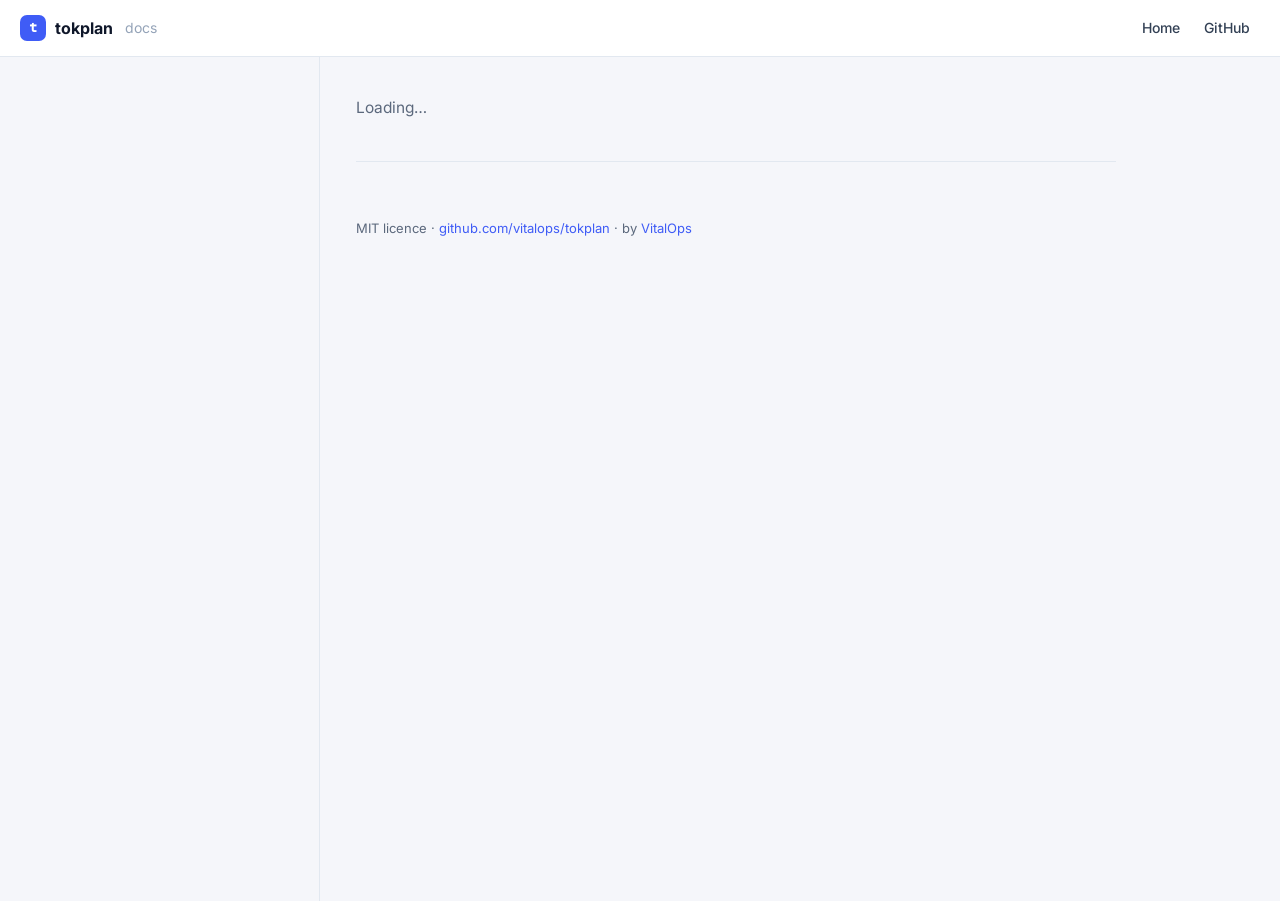
==== docs/docs/index.html @ 7d8a5d5f "README: the real transcript, and the vitalops.ai/tokplan URLs" ====
<!DOCTYPE html>
<html lang="en" style="color-scheme:light">
<head>
<meta charset="UTF-8">
<meta name="viewport" content="width=device-width, initial-scale=1.0">
<meta name="color-scheme" content="light">
<title>tokplan docs</title>
<meta name="description" content="Documentation for tokplan: the command line, the Python API, the model and GPU catalogues, and the physics behind the estimates.">
<link rel="canonical" href="https://vitalops.github.io/tokplan/docs/">
<meta name="theme-color" content="#f5f6fa">
<link rel="icon" type="image/svg+xml" href="data:image/svg+xml,%3Csvg xmlns='http://www.w3.org/2000/svg' viewBox='0 0 32 32'%3E%3Crect width='32' height='32' rx='7' fill='%233f5cf6'/%3E%3Cpath d='M8 11h16M16 11v12' stroke='%23fff' stroke-width='3.2' stroke-linecap='round'/%3E%3C/svg%3E">
<link rel="alternate" type="text/plain" href="../llms.txt" title="Raw docs for agents">
<link rel="preconnect" href="https://fonts.googleapis.com">
<link rel="preconnect" href="https://fonts.gstatic.com" crossorigin>
<link href="https://fonts.googleapis.com/css2?family=Inter:wght@400;500;600;700;800&family=DM+Mono:wght@400;500&display=swap" rel="stylesheet">
<link rel="stylesheet" href="docs.css">
</head>
<body>
<header class="top"><div class="top-in">
  <button class="menu" id="menu" type="button" aria-label="Contents" aria-expanded="false"><svg viewBox="0 0 24 24" fill="none" stroke="currentColor" stroke-width="2" stroke-linecap="round"><path d="M4 7h16M4 12h16M4 17h16"/></svg></button>
  <a class="logo" href="../"><i>t</i>tokplan</a><span class="crumb">docs</span>
  <nav class="links"><a href="../">Home</a><a href="https://github.com/vitalops/tokplan">GitHub</a></nav>
</div></header>
<div class="shell">
  <aside class="side" id="side" aria-label="Contents"></aside>
  <main class="page" id="main" tabindex="-1">
    <article class="doc" id="doc"><p class="loading">Loading…</p></article>
    <nav class="pager" id="pager" aria-label="Previous and next"></nav>
    <footer class="docfoot">MIT licence · <a href="https://github.com/vitalops/tokplan">github.com/vitalops/tokplan</a> · by <a href="https://vitalops.ai">VitalOps</a></footer>
  </main>
</div>
<script src="docs.js"></script>
</body>
</html>
---- docs/docs/docs.css ----
:root{--bg:#f5f6fa;--white:#fff;--ink:#0f172a;--ink2:#334155;--ink3:#5b687c;--ink4:#94a3b8;--line:#e2e8f0;--line2:#eef2f7;--brand:#3f5cf6;--brand2:#637fff;--brandD:#2737bd;--brand50:#eff4ff;--brand100:#dbe5ff;--brand200:#bdcdff;--ok:#059669;--warn:#b45309;--bad:#be123c;--font:Inter,system-ui,-apple-system,"Segoe UI",sans-serif;--mono:'DM Mono',ui-monospace,monospace}
*{box-sizing:border-box;margin:0;padding:0}
html{scroll-behavior:smooth}
body{background:var(--bg);color:var(--ink2);font-family:var(--font);font-size:15.5px;line-height:1.65;-webkit-font-smoothing:antialiased;overflow-x:hidden}
a{color:var(--brand);text-decoration:none}a:hover{text-decoration:underline}
.top{position:sticky;top:0;z-index:40;background:rgba(255,255,255,.92);backdrop-filter:blur(10px);border-bottom:1px solid var(--line)}
.top-in{display:flex;align-items:center;gap:12px;height:56px;padding:0 20px}
.logo{display:flex;align-items:center;gap:9px;font-weight:700;color:var(--ink);font-size:16px}
.logo i{width:26px;height:26px;border-radius:7px;background:var(--brand);display:inline-grid;place-items:center;color:#fff;font-style:normal;font-family:var(--mono);font-size:14px;font-weight:700}
.crumb{color:var(--ink4);font-size:14px}
.links{margin-left:auto;display:flex;gap:4px}
.links a{padding:7px 10px;border-radius:7px;font-size:14px;font-weight:500;color:var(--ink2)}
.links a:hover{background:var(--bg);color:var(--ink);text-decoration:none}
.menu{display:none;width:36px;height:36px;border:1px solid var(--line);border-radius:8px;background:var(--white);color:var(--ink);cursor:pointer;padding:7px}
.menu svg{width:20px;height:20px}
.shell{display:grid;grid-template-columns:250px minmax(0,1fr);max-width:1180px;margin:0 auto;padding:0 20px}
.side{position:sticky;top:56px;align-self:start;height:calc(100vh - 56px);overflow-y:auto;padding:24px 20px 24px 0;border-right:1px solid var(--line);font-size:14px}
.side h4{font-size:11.5px;font-weight:600;letter-spacing:.08em;text-transform:uppercase;color:var(--ink3);margin:18px 0 6px}
.side h4:first-child{margin-top:0}
.side a{display:block;padding:6px 10px;border-radius:7px;color:var(--ink2)}
.side a:hover{background:var(--white);color:var(--ink);text-decoration:none}
.side a.on{background:var(--brand50);color:var(--brandD);font-weight:600}
.page{padding:28px 0 40px 36px;min-width:0}
.doc{max-width:760px}
.doc h1{font-size:34px;font-weight:800;letter-spacing:-.03em;line-height:1.15;color:var(--ink);margin-bottom:14px}
.doc h2{font-size:22px;font-weight:700;letter-spacing:-.02em;color:var(--ink);margin:36px 0 10px;padding-top:14px;border-top:1px solid var(--line)}
.doc h3{font-size:17px;font-weight:700;color:var(--ink);margin:24px 0 8px}
.doc p{margin:10px 0}
.doc ul,.doc ol{margin:10px 0 10px 22px}
.doc li{margin:4px 0}
.doc code{font-family:var(--mono);font-size:.9em;color:var(--ink);background:var(--white);border:1px solid var(--line);border-radius:5px;padding:1px 5px}
.doc pre{font-family:var(--mono);font-size:12.8px;line-height:1.55;color:var(--ink);background:var(--white);border:1px solid var(--line);border-radius:10px;padding:13px 15px;overflow-x:auto;margin:12px 0;white-space:pre}
.doc pre code{border:0;padding:0;background:none;font-size:inherit}
.doc table{border-collapse:collapse;width:100%;margin:12px 0;font-size:13.5px;display:block;overflow-x:auto}
.doc th,.doc td{text-align:left;padding:7px 10px;border-bottom:1px solid var(--line);vertical-align:top}
.doc th{font-size:11.5px;font-weight:600;letter-spacing:.05em;text-transform:uppercase;color:var(--ink3);white-space:nowrap}
.doc td code{white-space:nowrap}
.doc blockquote{border-left:3px solid var(--brand200);padding:6px 14px;margin:12px 0;color:var(--ink2);background:var(--white);border-radius:0 8px 8px 0}
.doc .anchor{color:var(--ink4);margin-left:8px;font-weight:400;opacity:0}
.doc h2:hover .anchor,.doc h3:hover .anchor{opacity:1}
.loading{color:var(--ink3)}
.pager{display:flex;justify-content:space-between;gap:12px;max-width:760px;margin-top:40px;padding-top:16px;border-top:1px solid var(--line);font-size:14px}
.pager a{display:flex;flex-direction:column;padding:10px 14px;border:1px solid var(--line);border-radius:10px;background:var(--white);color:var(--ink);min-width:0;max-width:48%}
.pager a:hover{border-color:var(--brand200);text-decoration:none}
.pager small{color:var(--ink3);font-size:12px}
.pager .next{text-align:right;margin-left:auto}
.docfoot{max-width:760px;margin-top:40px;font-size:13px;color:var(--ink3)}
@media(max-width:860px){
  .menu{display:block}
  .shell{grid-template-columns:1fr;padding:0 16px}
  .side{display:none;position:fixed;top:56px;left:0;right:0;bottom:0;height:auto;background:var(--white);border:0;padding:16px;z-index:30}
  .side.open{display:block}
  .page{padding:20px 0 40px}
  .doc h1{font-size:28px}
  .top-in{padding:0 14px}
}
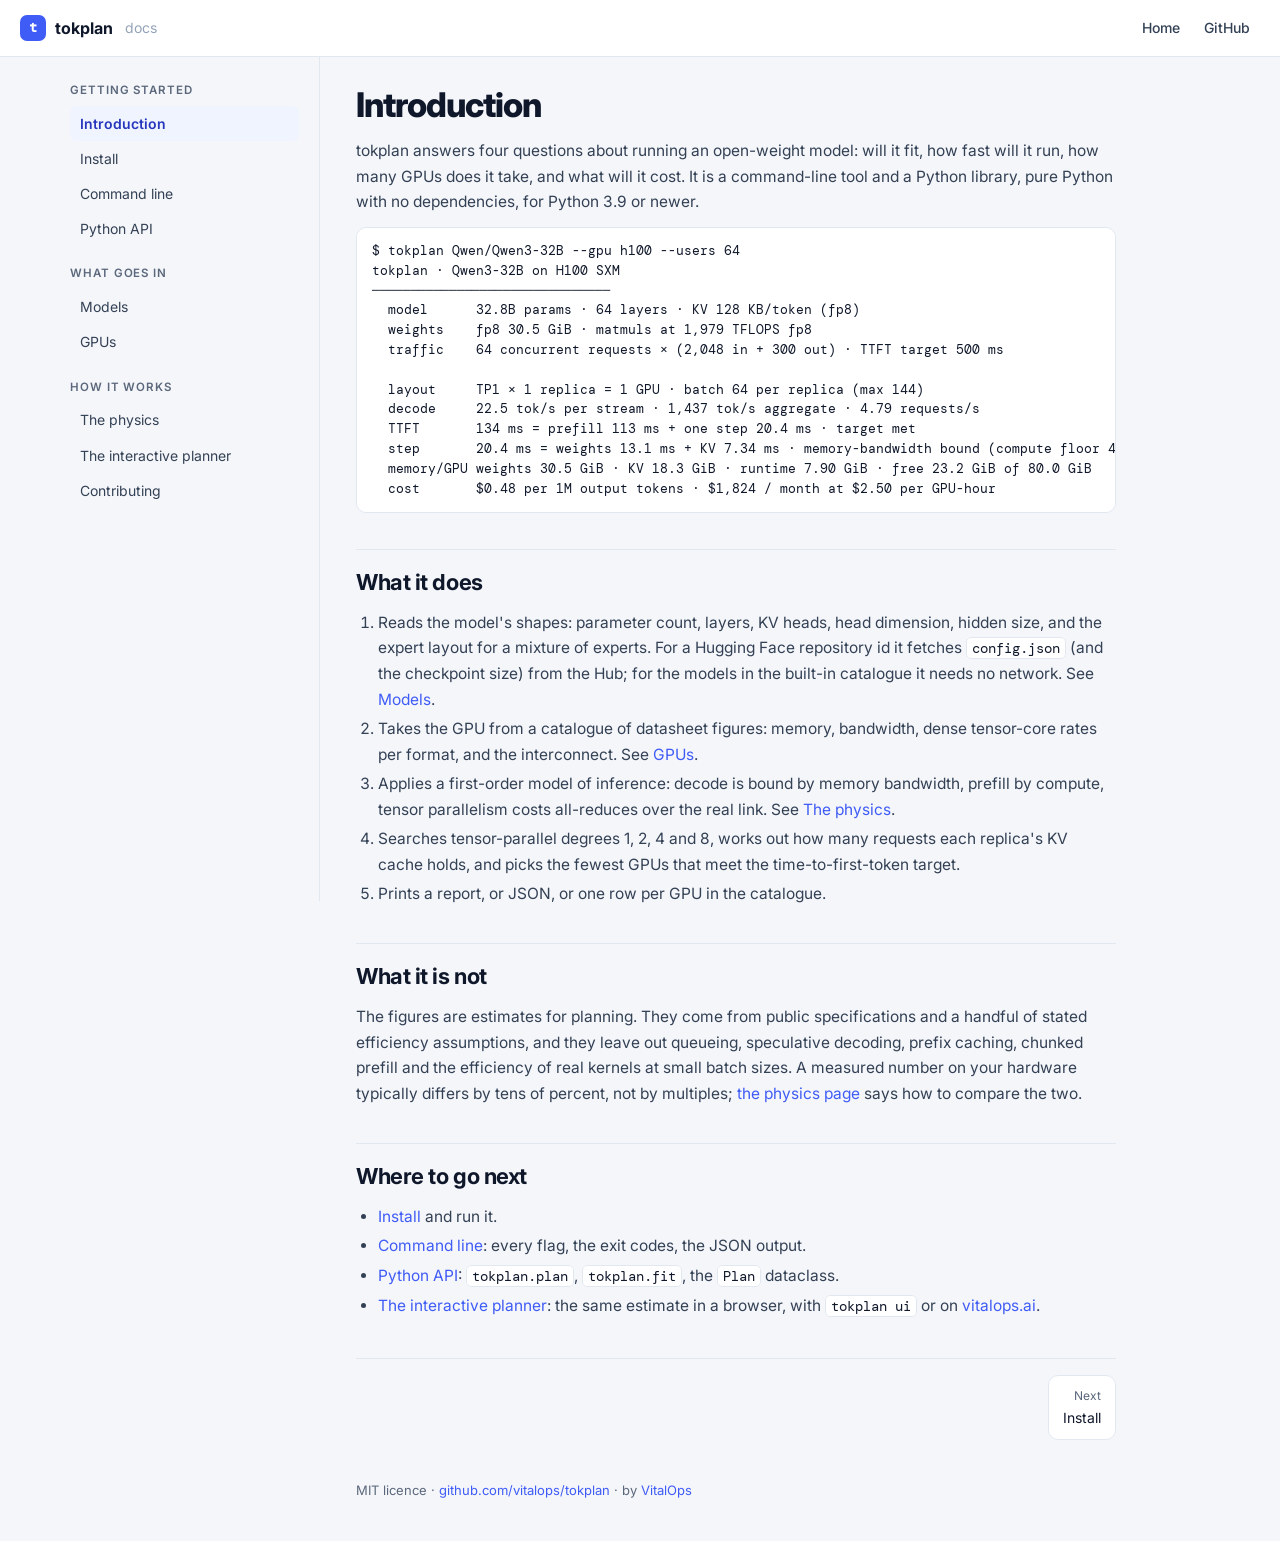
==== commit a397beeb: "ci: test on 3.10, 3.12 and 3.13; the latest runner has no 3.9" ====
--- a/docs/docs/index.html
+++ b/docs/docs/index.html
@@ -6,7 +6,7 @@
 <meta name="color-scheme" content="light">
 <title>tokplan docs</title>
 <meta name="description" content="Documentation for tokplan: the command line, the Python API, the model and GPU catalogues, and the physics behind the estimates.">
-<link rel="canonical" href="https://vitalops.github.io/tokplan/docs/">
+<link rel="canonical" href="https://vitalops.ai/tokplan/docs/">
 <meta name="theme-color" content="#f5f6fa">
 <link rel="icon" type="image/svg+xml" href="data:image/svg+xml,%3Csvg xmlns='http://www.w3.org/2000/svg' viewBox='0 0 32 32'%3E%3Crect width='32' height='32' rx='7' fill='%233f5cf6'/%3E%3Cpath d='M8 11h16M16 11v12' stroke='%23fff' stroke-width='3.2' stroke-linecap='round'/%3E%3C/svg%3E">
 <link rel="alternate" type="text/plain" href="../llms.txt" title="Raw docs for agents">
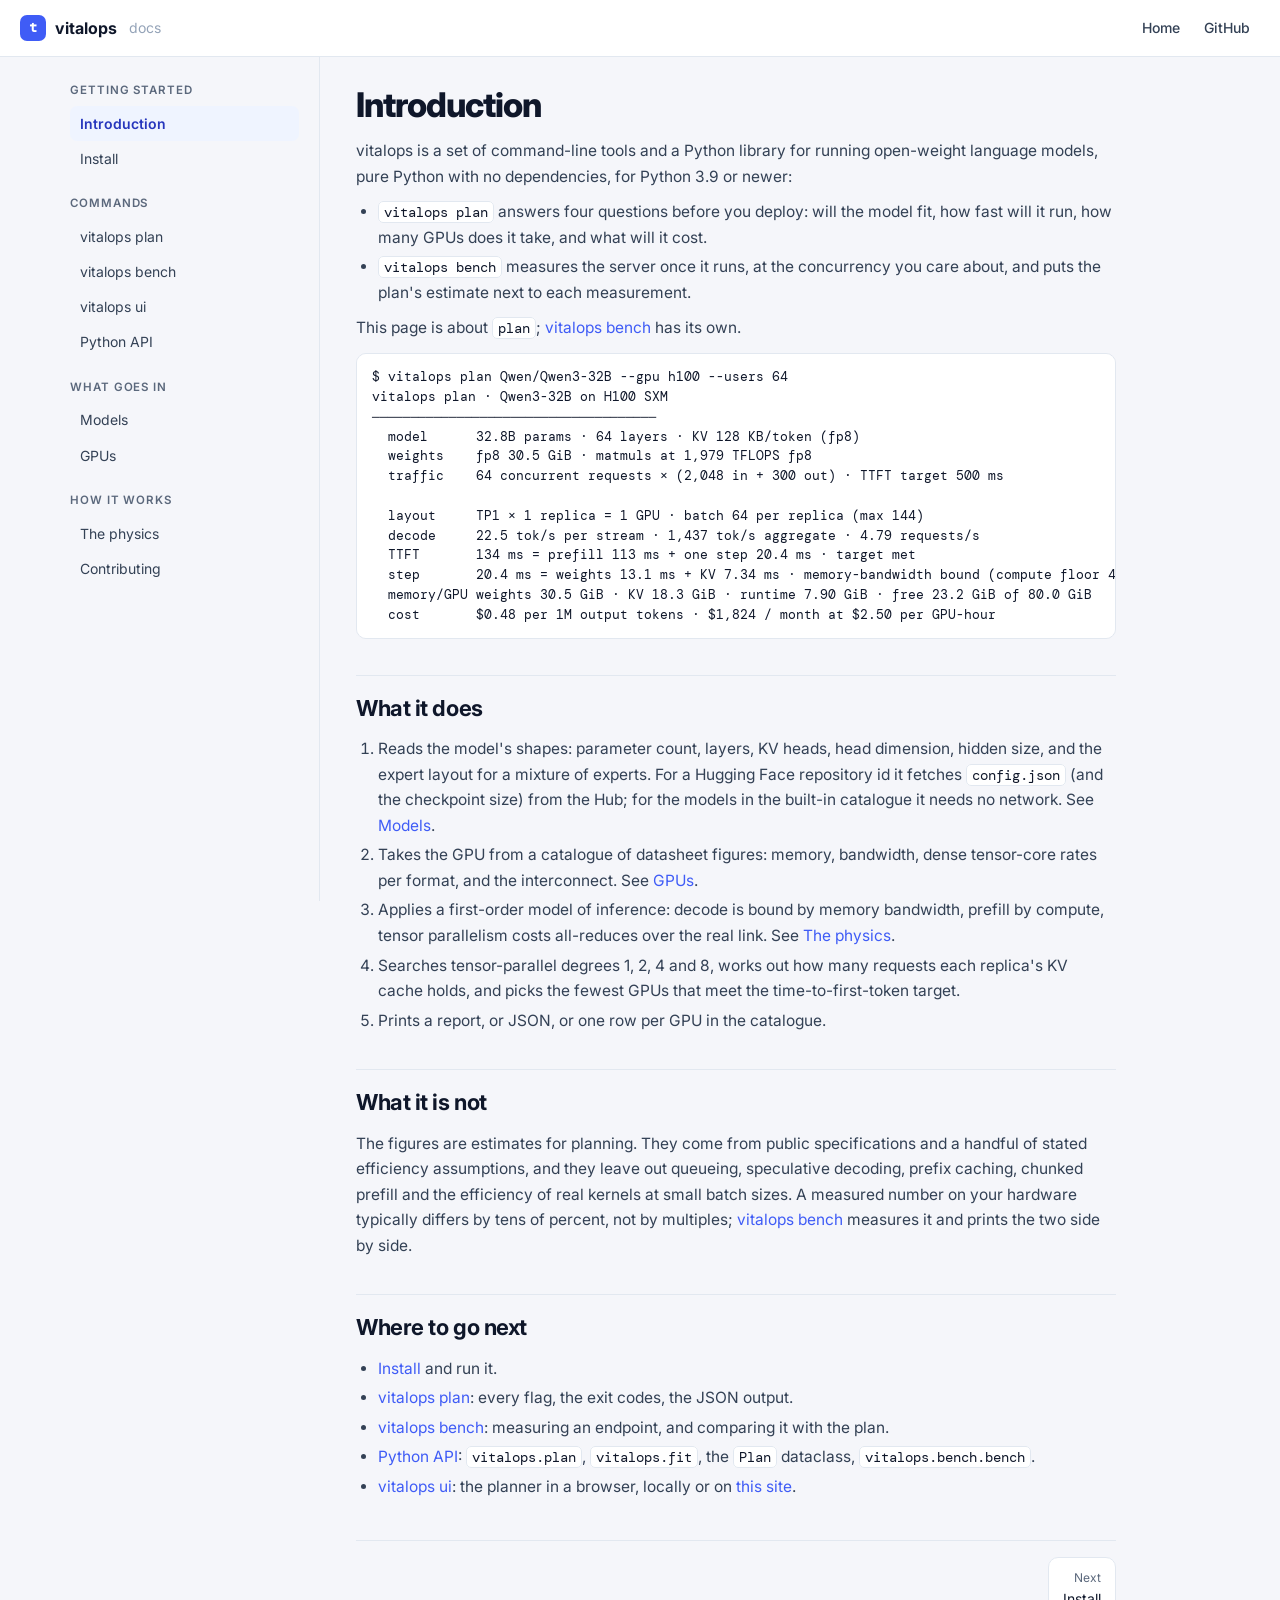
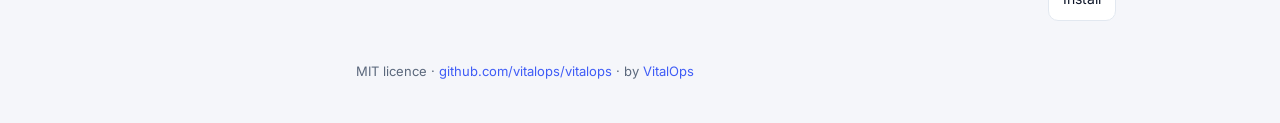
==== commit 9e10b0a4: "Rename to vitalops, and add vitalops bench tokplan becomes the vitalops package and command, with su" ====
--- a/docs/docs/index.html
+++ b/docs/docs/index.html
@@ -4,9 +4,9 @@
 <meta charset="UTF-8">
 <meta name="viewport" content="width=device-width, initial-scale=1.0">
 <meta name="color-scheme" content="light">
-<title>tokplan docs</title>
-<meta name="description" content="Documentation for tokplan: the command line, the Python API, the model and GPU catalogues, and the physics behind the estimates.">
-<link rel="canonical" href="https://vitalops.ai/tokplan/docs/">
+<title>vitalops docs</title>
+<meta name="description" content="Documentation for vitalops: the command line, the Python API, the model and GPU catalogues, and the physics behind the estimates.">
+<link rel="canonical" href="https://vitalops.ai/oss/docs/">
 <meta name="theme-color" content="#f5f6fa">
 <link rel="icon" type="image/svg+xml" href="data:image/svg+xml,%3Csvg xmlns='http://www.w3.org/2000/svg' viewBox='0 0 32 32'%3E%3Crect width='32' height='32' rx='7' fill='%233f5cf6'/%3E%3Cpath d='M8 11h16M16 11v12' stroke='%23fff' stroke-width='3.2' stroke-linecap='round'/%3E%3C/svg%3E">
 <link rel="alternate" type="text/plain" href="../llms.txt" title="Raw docs for agents">
@@ -18,15 +18,15 @@
 <body>
 <header class="top"><div class="top-in">
   <button class="menu" id="menu" type="button" aria-label="Contents" aria-expanded="false"><svg viewBox="0 0 24 24" fill="none" stroke="currentColor" stroke-width="2" stroke-linecap="round"><path d="M4 7h16M4 12h16M4 17h16"/></svg></button>
-  <a class="logo" href="../"><i>t</i>tokplan</a><span class="crumb">docs</span>
-  <nav class="links"><a href="../">Home</a><a href="https://github.com/vitalops/tokplan">GitHub</a></nav>
+  <a class="logo" href="../"><i>t</i>vitalops</a><span class="crumb">docs</span>
+  <nav class="links"><a href="../">Home</a><a href="https://github.com/vitalops/vitalops">GitHub</a></nav>
 </div></header>
 <div class="shell">
   <aside class="side" id="side" aria-label="Contents"></aside>
   <main class="page" id="main" tabindex="-1">
     <article class="doc" id="doc"><p class="loading">Loading…</p></article>
     <nav class="pager" id="pager" aria-label="Previous and next"></nav>
-    <footer class="docfoot">MIT licence · <a href="https://github.com/vitalops/tokplan">github.com/vitalops/tokplan</a> · by <a href="https://vitalops.ai">VitalOps</a></footer>
+    <footer class="docfoot">MIT licence · <a href="https://github.com/vitalops/vitalops">github.com/vitalops/vitalops</a> · by <a href="https://vitalops.ai">VitalOps</a></footer>
   </main>
 </div>
 <script src="docs.js"></script>
